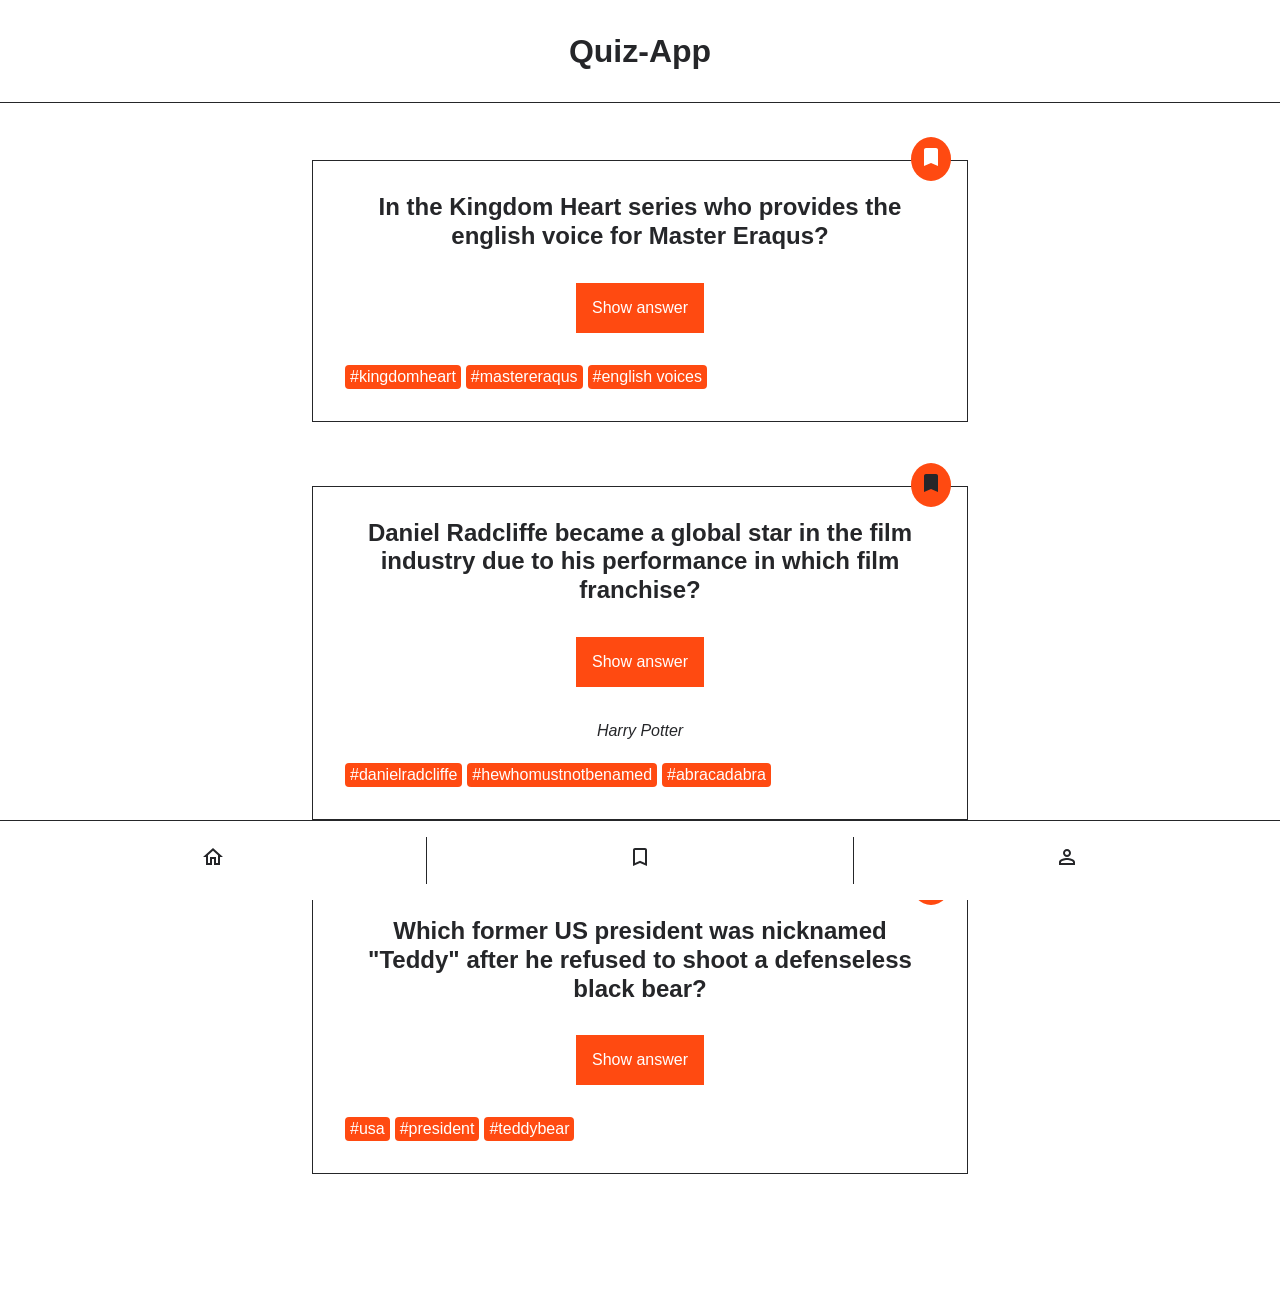
==== index.html @ d52a47f0 "Initial commit" ====
<!DOCTYPE html>
<html lang="en">
  <head>
    <meta charset="UTF-8" />
    <meta http-equiv="X-UA-Compatible" content="IE=edge" />
    <meta name="viewport" content="width=device-width, initial-scale=1.0" />
    <title>Quiz-App</title>
    <link rel="stylesheet" href="./styles.css" />
  </head>
  <body>
    <header class="header">
      <h1 class="header__title">Quiz-App</h1>
    </header>
    <main>
      <ul class="card-list">
        <!--
                FIRST CARD
              -->
        <li class="card-list__item">
          <article class="card">
            <h2 class="card__question">
              In the Kingdom Heart series who provides the english voice for
              Master Eraqus?
            </h2>
            <button class="card__button-answer" type="button">
              Show answer
            </button>
            <p class="card__answer">Mark Hamill</p>
            <ul class="card__tag-list">
              <li class="card__tag-list-item">#kingdomheart</li>
              <li class="card__tag-list-item">#mastereraqus</li>
              <li class="card__tag-list-item">#english voices</li>
            </ul>
            <div class="card__button-bookmark">
              <button class="bookmark" aria-label="bookmark" type="button">
                <svg
                  class="bookmark__icon"
                  xmlns="http://www.w3.org/2000/svg"
                  height="24px"
                  viewbox="0 0 24 24"
                  width="24px"
                  fill="#000000"
                >
                  <path d="M0 0h24v24H0V0z" fill="none" />
                  <path
                    d="M17 3H7c-1.1 0-2 .9-2 2v16l7-3 7 3V5c0-1.1-.9-2-2-2z"
                  />
                </svg>
              </button>
            </div>
          </article>
        </li>
        <!--
                SECOND CARD
              -->
        <li class="card-list__item">
          <article class="card">
            <h2 class="card__question">
              Daniel Radcliffe became a global star in the film industry due to
              his performance in which film franchise?
            </h2>
            <button class="card__button-answer" type="button">
              Show answer
            </button>
            <p class="card__answer card__answer--active">Harry Potter</p>
            <ul class="card__tag-list">
              <li class="card__tag-list-item">#danielradcliffe</li>
              <li class="card__tag-list-item">#hewhomustnotbenamed</li>
              <li class="card__tag-list-item">#abracadabra</li>
            </ul>
            <div class="card__button-bookmark">
              <button
                class="bookmark bookmark--active"
                aria-label="bookmark"
                type="button"
              >
                <svg
                  class="bookmark__icon"
                  xmlns="http://www.w3.org/2000/svg"
                  height="24px"
                  viewbox="0 0 24 24"
                  width="24px"
                  fill="#000000"
                >
                  <path d="M0 0h24v24H0V0z" fill="none" />
                  <path
                    d="M17 3H7c-1.1 0-2 .9-2 2v16l7-3 7 3V5c0-1.1-.9-2-2-2z"
                  />
                </svg>
              </button>
            </div>
          </article>
        </li>
        <!--
                THIRD CARD
              -->
        <li class="card-list__item">
          <article class="card">
            <h2 class="card__question">
              Which former US president was nicknamed &quot;Teddy&quot; after he
              refused to shoot a defenseless black bear?
            </h2>
            <button class="card__button-answer" type="button">
              Show answer
            </button>
            <p class="card__answer">Theodore Roosevelt</p>
            <ul class="card__tag-list">
              <li class="card__tag-list-item">#usa</li>
              <li class="card__tag-list-item">#president</li>
              <li class="card__tag-list-item">#teddybear</li>
            </ul>
            <div class="card__button-bookmark">
              <button class="bookmark" type="button">
                <svg
                  class="bookmark__icon"
                  xmlns="http://www.w3.org/2000/svg"
                  height="24px"
                  viewbox="0 0 24 24"
                  width="24px"
                  fill="#000000"
                >
                  <path d="M0 0h24v24H0V0z" fill="none" />
                  <path
                    d="M17 3H7c-1.1 0-2 .9-2 2v16l7-3 7 3V5c0-1.1-.9-2-2-2z"
                  />
                </svg>
              </button>
            </div>
          </article>
        </li>
      </ul>
    </main>

    <nav class="navigation">
      <ul class="navigation__list">
        <li class="navigation__list-item">
          <a
            class="navigation__link"
            href="/index.html"
            aria-label="go to home page"
          >
            <svg
              xmlns="http://www.w3.org/2000/svg"
              height="24px"
              viewbox="0 0 24 24"
              width="24px"
              fill="#000000"
            >
              <path d="M0 0h24v24H0V0z" fill="none" />
              <path
                d="M12 5.69l5 4.5V18h-2v-6H9v6H7v-7.81l5-4.5M12 3L2 12h3v8h6v-6h2v6h6v-8h3L12 3z"
              />
            </svg>
          </a>
        </li>
        <li class="navigation__list-item">
          <a
            class="navigation__link"
            href="/bookmarks.html"
            aria-label="go to bookmarks page"
          >
            <svg
              xmlns="http://www.w3.org/2000/svg"
              height="24px"
              viewbox="0 0 24 24"
              width="24px"
              fill="#000000"
            >
              <path d="M0 0h24v24H0V0z" fill="none" />
              <path
                d="M17 3H7c-1.1 0-2 .9-2 2v16l7-3 7 3V5c0-1.1-.9-2-2-2zm0 15l-5-2.18L7 18V5h10v13z"
              />
            </svg>
          </a>
        </li>
        <li class="navigation__list-item">
          <a
            class="navigation__link"
            href="/profile.html"
            aria-label="go to profile page"
          >
            <svg
              xmlns="http://www.w3.org/2000/svg"
              height="24px"
              viewbox="0 0 24 24"
              width="24px"
              fill="#000000"
            >
              <path d="M0 0h24v24H0V0z" fill="none" />
              <path
                d="M12 6c1.1 0 2 .9 2 2s-.9 2-2 2-2-.9-2-2 .9-2 2-2m0 9c2.7 0 5.8 1.29 6 2v1H6v-.99c.2-.72 3.3-2.01 6-2.01m0-11C9.79 4 8 5.79 8 8s1.79 4 4 4 4-1.79 4-4-1.79-4-4-4zm0 9c-2.67 0-8 1.34-8 4v3h16v-3c0-2.66-5.33-4-8-4z"
              />
            </svg>
          </a>
        </li>
      </ul>
    </nav>
  </body>
</html>
---- styles.css ----
@import "./global.css";

@import "./components/bookmark/bookmark.css";
@import "./components/card-list/card-list.css";
@import "./components/card/card.css";
@import "./components/header/header.css";
@import "./components/navigation/navigation.css";
@import "./components/profile/profile.css";
@import "./components/counter-list/counter-list.css";
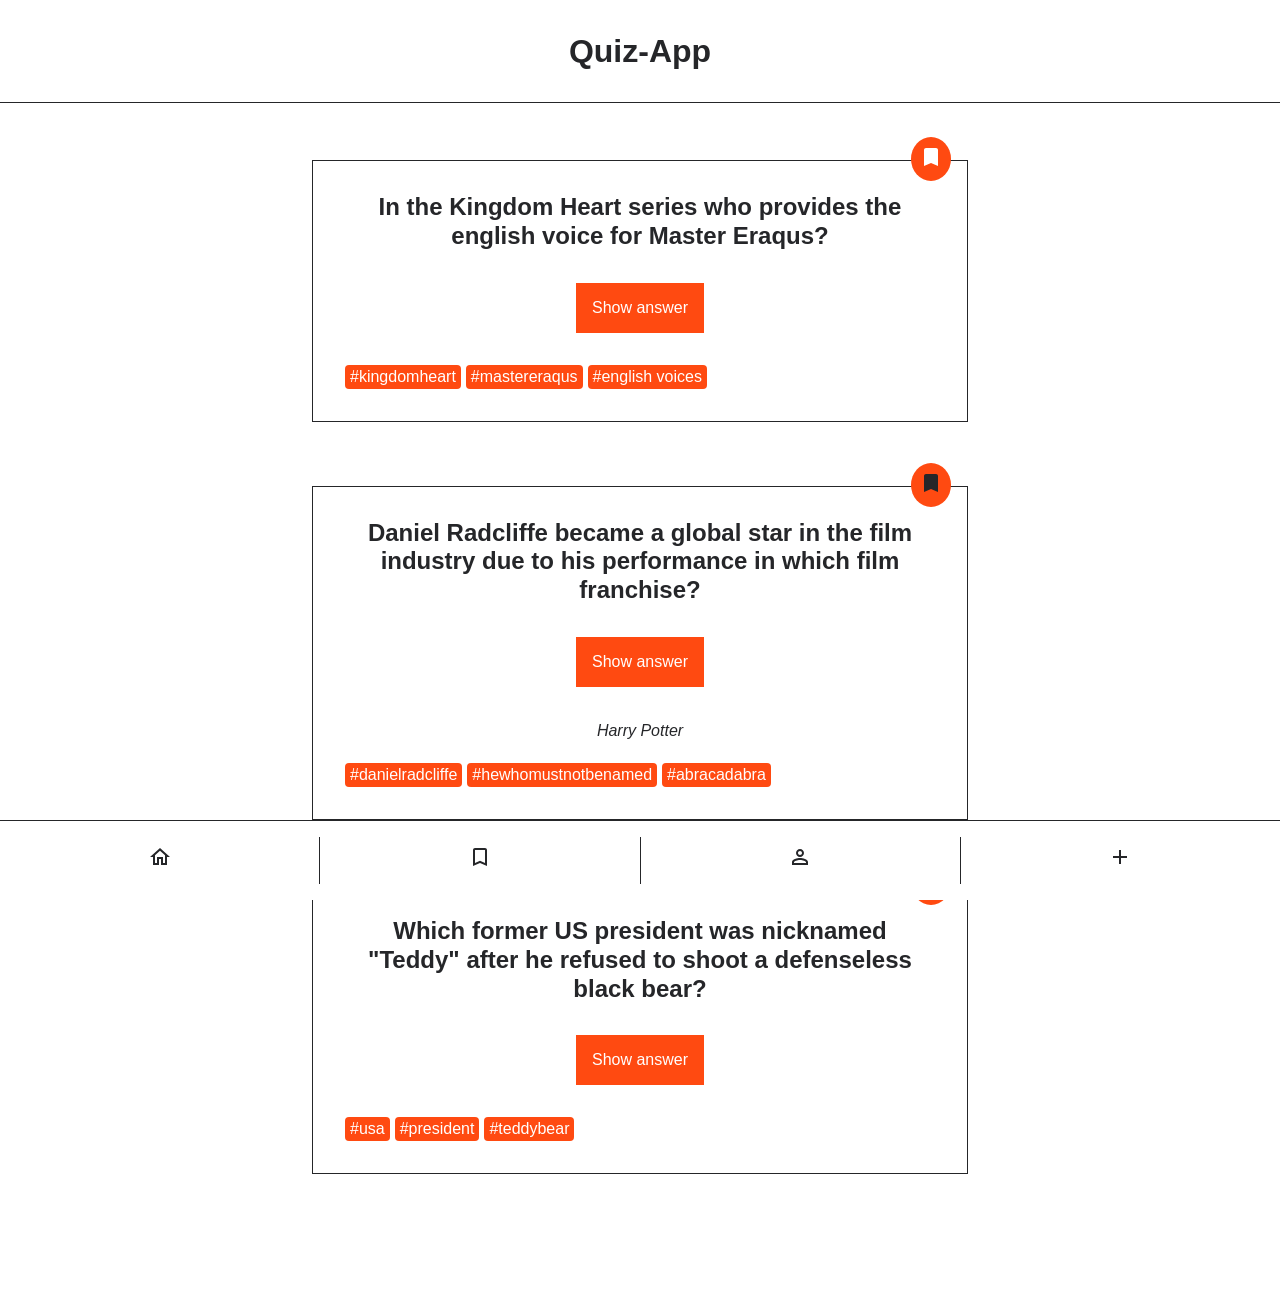
==== commit 18f5c24c: "added new-question form and interactiv buttons" ====
--- a/index.html
+++ b/index.html
@@ -6,6 +6,7 @@
     <meta name="viewport" content="width=device-width, initial-scale=1.0" />
     <title>Quiz-App</title>
     <link rel="stylesheet" href="./styles.css" />
+    <script src="index.js" defer></script>
   </head>
   <body>
     <header class="header">
@@ -22,19 +23,29 @@
               In the Kingdom Heart series who provides the english voice for
               Master Eraqus?
             </h2>
-            <button class="card__button-answer" type="button">
+            <button
+              class="card__button-answer"
+              type="button"
+              data-js="answerButton"
+            >
               Show answer
             </button>
-            <p class="card__answer">Mark Hamill</p>
+            <p class="card__answer" data-js="answer">Mark Hamill</p>
             <ul class="card__tag-list">
               <li class="card__tag-list-item">#kingdomheart</li>
               <li class="card__tag-list-item">#mastereraqus</li>
               <li class="card__tag-list-item">#english voices</li>
             </ul>
             <div class="card__button-bookmark">
-              <button class="bookmark" aria-label="bookmark" type="button">
+              <button
+                class="bookmark"
+                aria-label="bookmark"
+                type="button"
+                data-js="bookmarkButton"
+              >
                 <svg
                   class="bookmark__icon"
+                  data-js="bookmarkIcon"
                   xmlns="http://www.w3.org/2000/svg"
                   height="24px"
                   viewbox="0 0 24 24"
@@ -193,6 +204,24 @@
             </svg>
           </a>
         </li>
+        <li class="navigation__list-item">
+          <a
+            class="navigation__link"
+            href="/form.html"
+            aria-label="go to form page"
+          >
+            <svg
+              xmlns="http://www.w3.org/2000/svg"
+              height="24px"
+              viewbox="0 0 24 24"
+              width="24px"
+              fill="#000000"
+            >
+              <path d="M0 0h24v24H0V0z" fill="none" />
+              <path d="M19 13h-6v6h-2v-6H5v-2h6V5h2v6h6v2z" />
+            </svg>
+          </a>
+        </li>
       </ul>
     </nav>
   </body>
--- a/styles.css
+++ b/styles.css
@@ -7,3 +7,4 @@
 @import "./components/navigation/navigation.css";
 @import "./components/profile/profile.css";
 @import "./components/counter-list/counter-list.css";
+@import "./components/form/form.css";
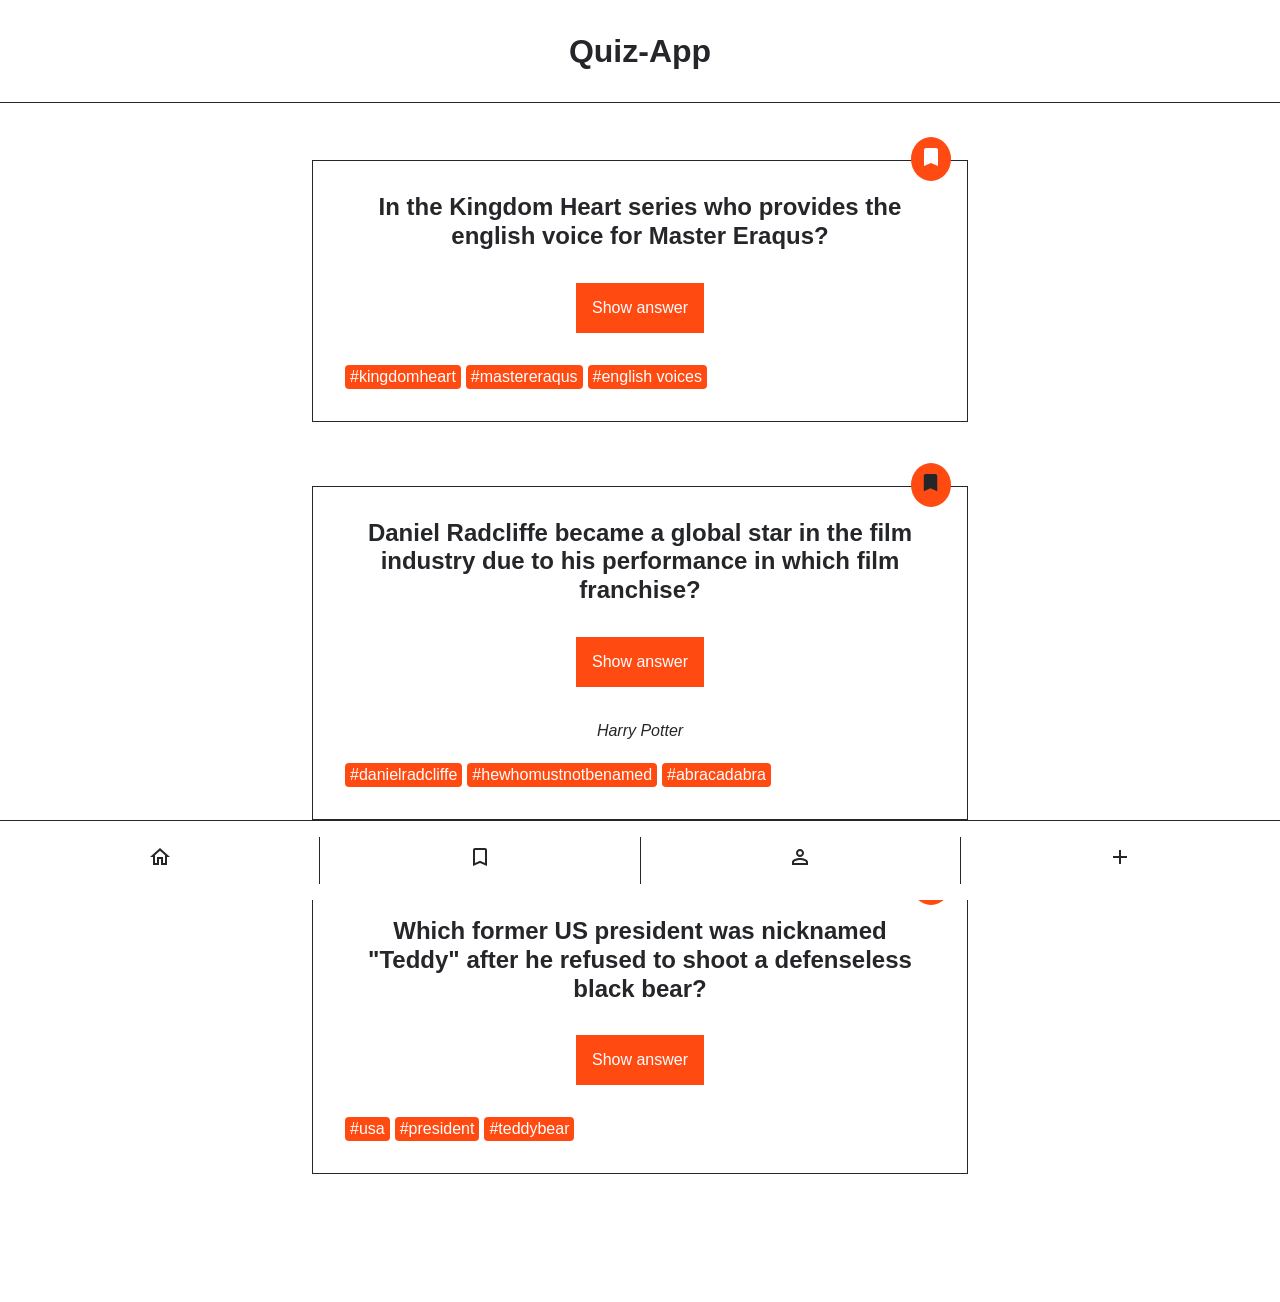
==== commit 1366c835: "?" ====
--- a/index.html
+++ b/index.html
@@ -89,7 +89,7 @@
                   class="bookmark__icon"
                   xmlns="http://www.w3.org/2000/svg"
                   height="24px"
-                  viewbox="0 0 24 24"
+                  viewbox="0 0 25 25"
                   width="24px"
                   fill="#000000"
                 >
